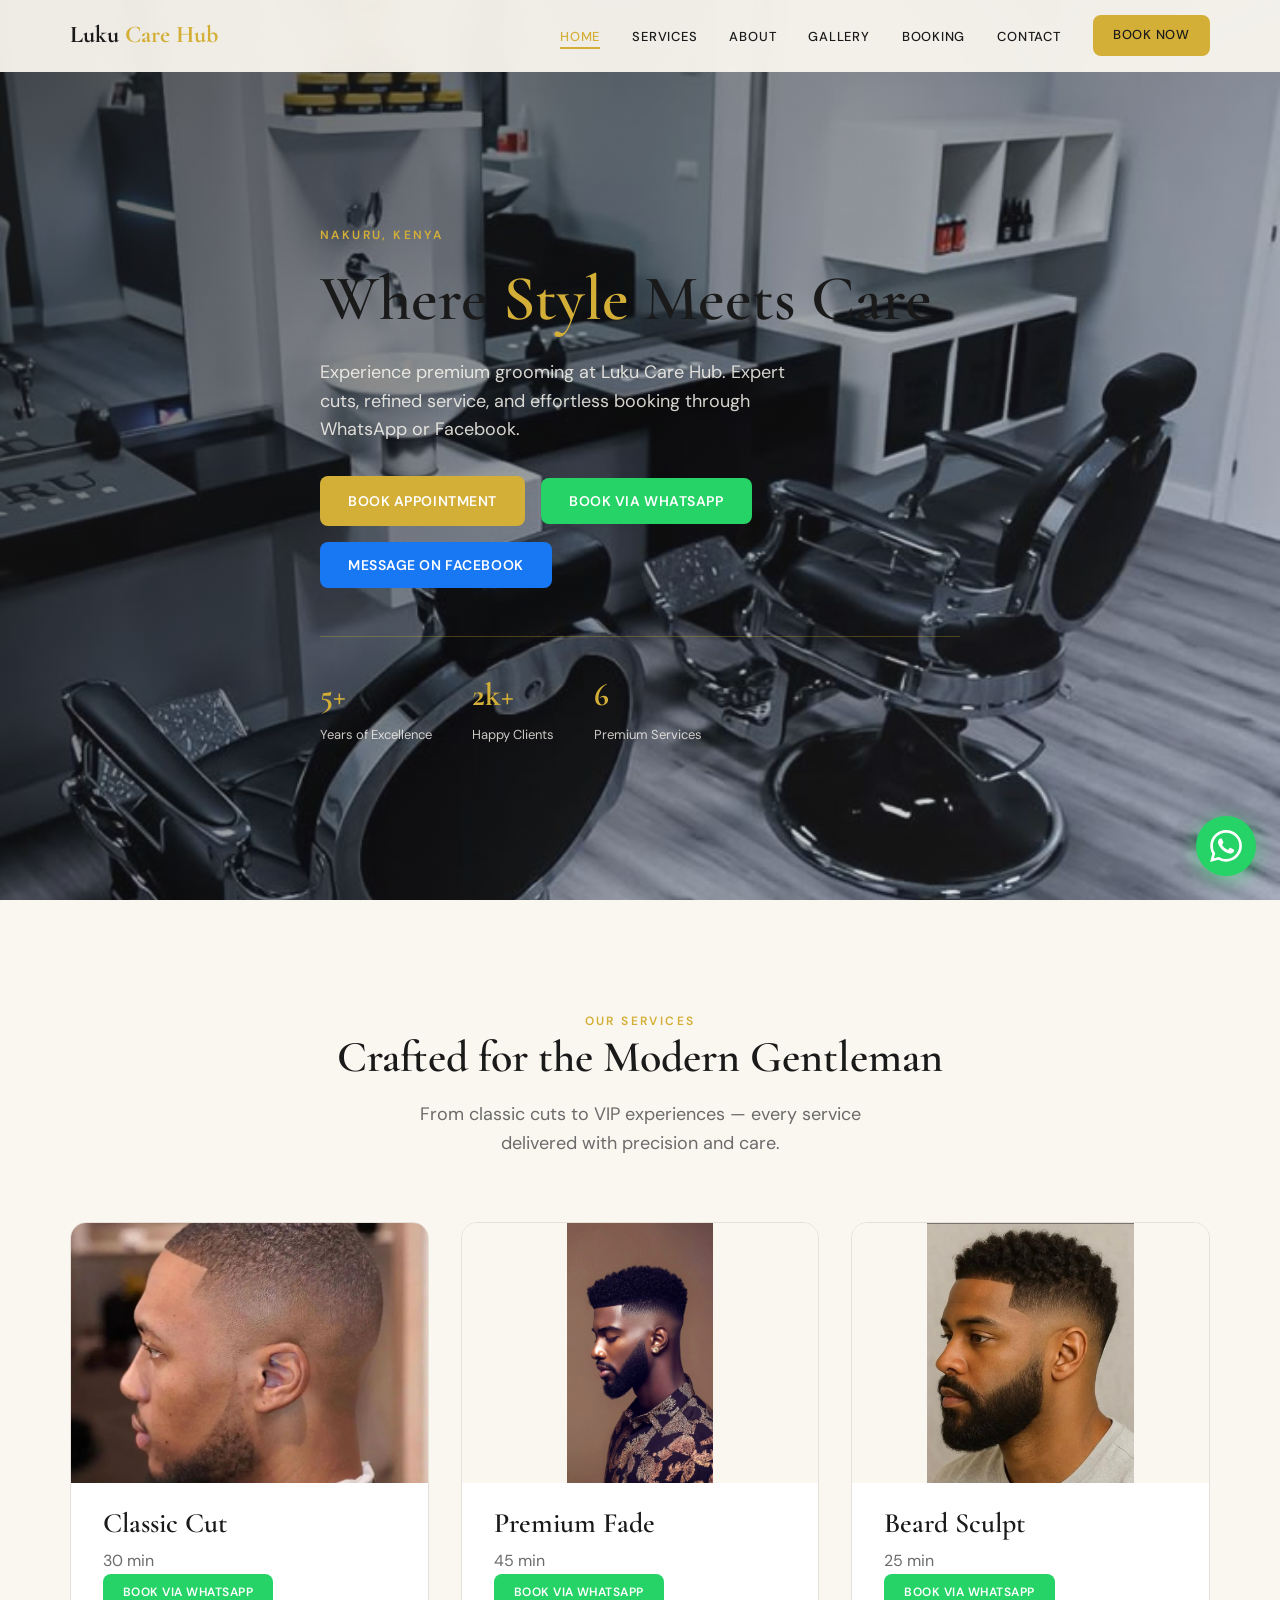
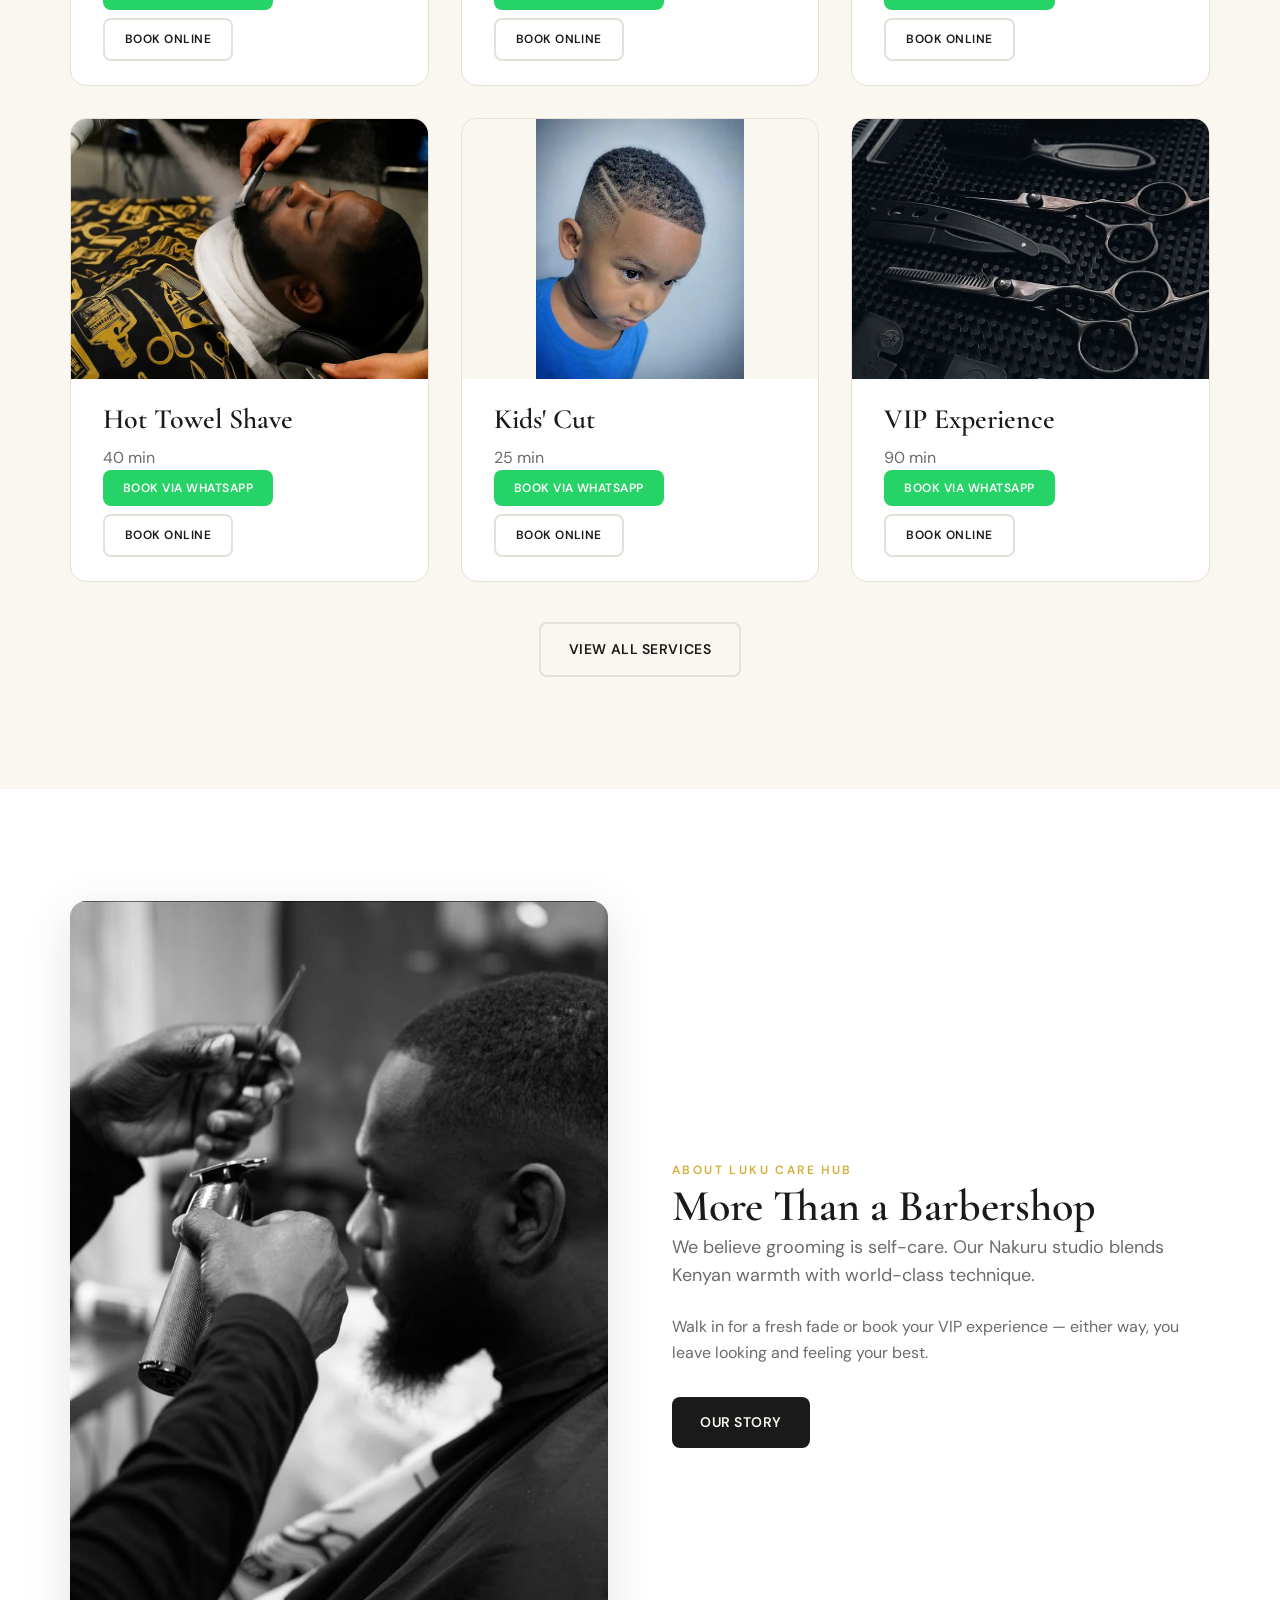
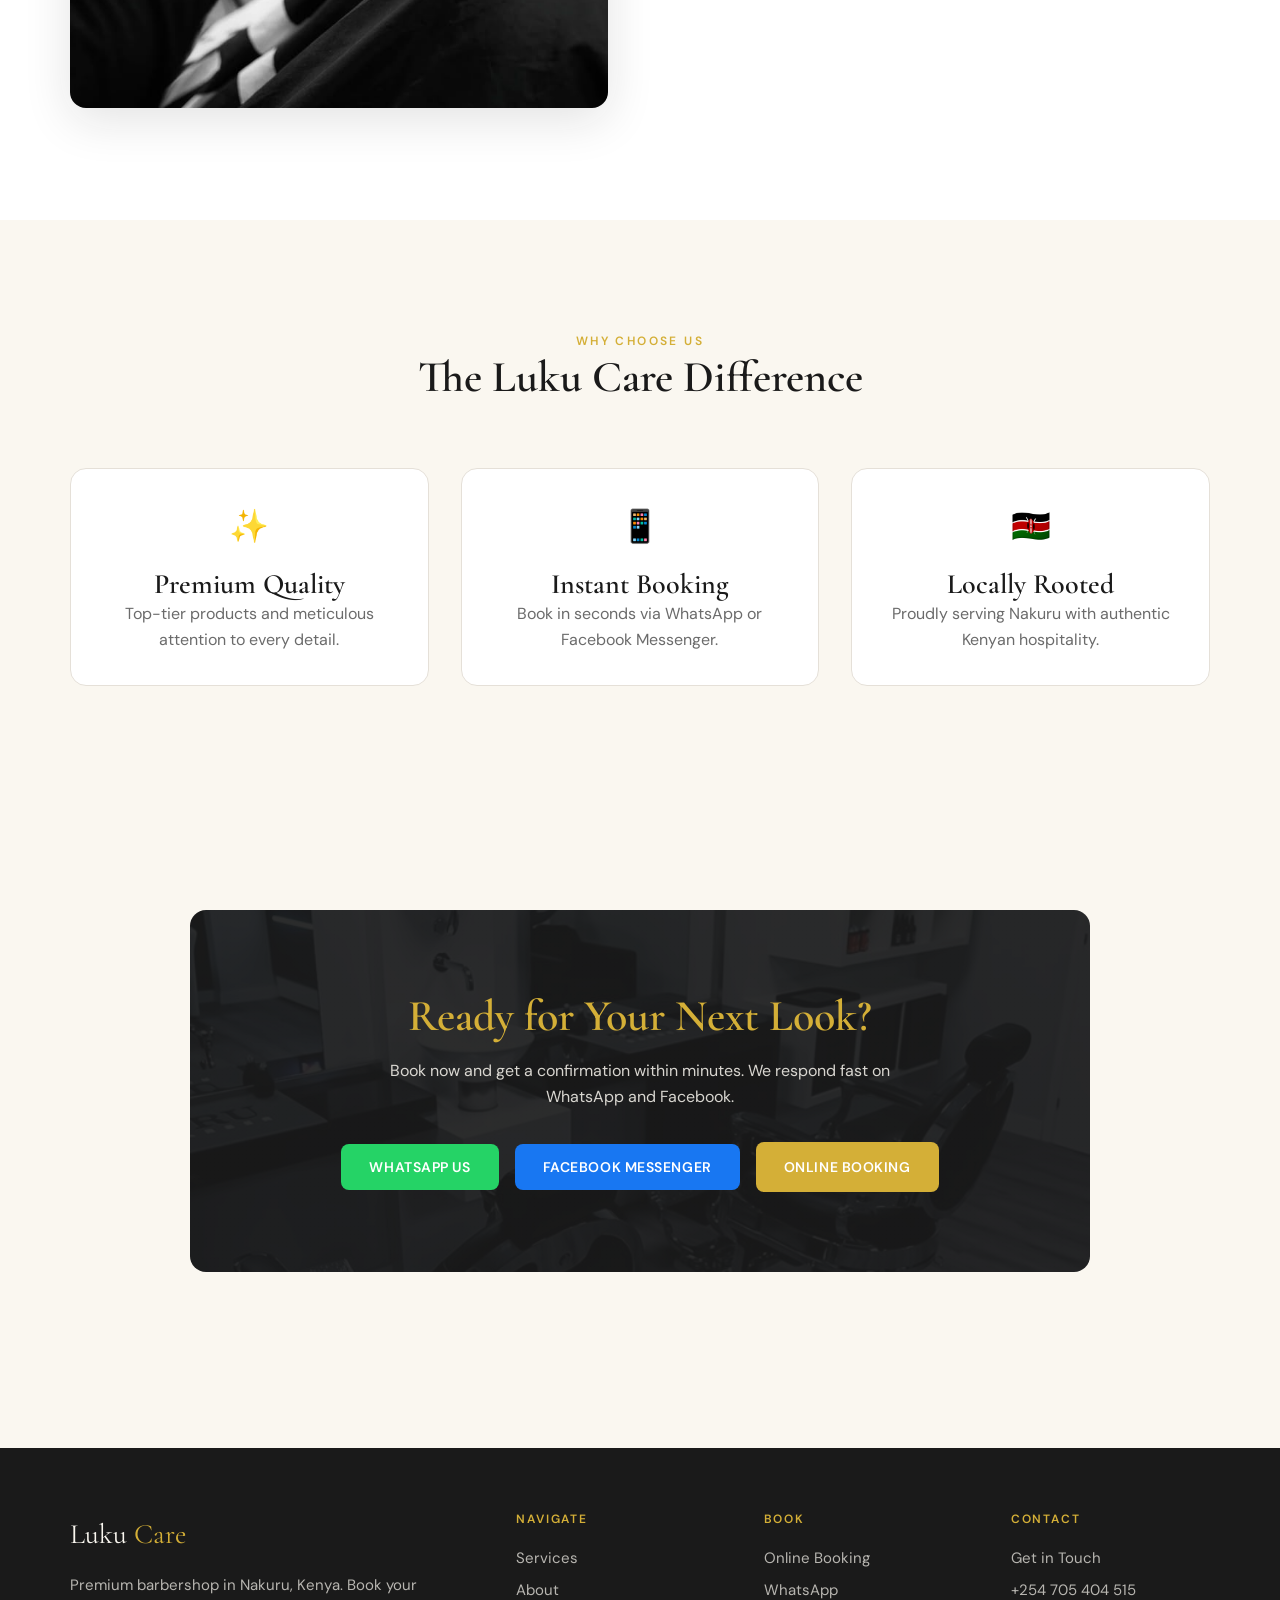
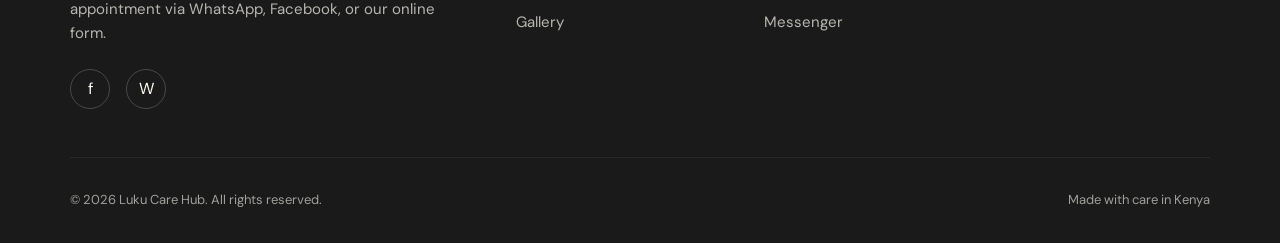
==== index.html @ 163830f9 "Update WhatsApp contact number from +254 707 305 153 to +254 705 404 515" ====
<!DOCTYPE html>
<html lang="en">
<head>
  <meta charset="UTF-8">
  <meta name="viewport" content="width=device-width, initial-scale=1.0">
  <meta name="description" content="Luku Care Hub — Premium grooming in Nakuru, Kenya. Book via WhatsApp or Facebook.">
  <title>Luku Care Hub | Premium Grooming in Kenya</title>
  <link rel="preconnect" href="https://fonts.googleapis.com">
  <link rel="preconnect" href="https://fonts.gstatic.com" crossorigin>
  <link href="https://fonts.googleapis.com/css2?family=Cormorant+Garamond:wght@500;600;700&family=DM+Sans:wght@400;500;600;700&display=swap" rel="stylesheet">
  <link rel="stylesheet" href="css/styles.css">
</head>
<body>
  <nav class="nav" aria-label="Main navigation">
    <div class="nav-inner">
      <a href="index.html" class="nav-logo">Luku <span>Care Hub</span></a>
      <button class="nav-toggle" aria-label="Toggle menu" type="button">
        <span></span><span></span><span></span>
      </button>
      <ul class="nav-links">
        <li><a href="index.html" class="active">Home</a></li>
        <li><a href="services.html">Services</a></li>
        <li><a href="about.html">About</a></li>
        <li><a href="gallery.html">Gallery</a></li>
        <li><a href="booking.html">Booking</a></li>
        <li><a href="contact.html">Contact</a></li>
        <li><a href="booking.html" class="btn btn-primary btn-sm nav-cta-desktop">Book Now</a></li>
      </ul>
      <a href="booking.html" class="btn btn-primary btn-sm nav-cta">Book</a>
    </div>
  </nav>

  <main>
    <section class="hero">
      <div class="hero-bg" role="img" aria-label="Barbershop interior"></div>
      <div class="container hero-content">
        <p class="eyebrow">Nakuru, Kenya</p>
        <h1>Where <span>Style</span> Meets Care</h1>
        <p class="lead">Experience premium grooming at Luku Care Hub. Expert cuts, refined service, and effortless booking through WhatsApp or Facebook.</p>
        <div class="btn-group">
          <a href="booking.html" class="btn btn-primary">Book Appointment</a>
          <button type="button" class="btn btn-whatsapp" data-whatsapp>Book via WhatsApp</button>
          <button type="button" class="btn btn-facebook" data-facebook-messenger>Message on Facebook</button>
        </div>
        <div class="hero-stats">
          <div class="hero-stat">
            <strong>5+</strong>
            <span>Years of Excellence</span>
          </div>
          <div class="hero-stat">
            <strong>2k+</strong>
            <span>Happy Clients</span>
          </div>
          <div class="hero-stat">
            <strong>6</strong>
            <span>Premium Services</span>
          </div>
        </div>
      </div>
    </section>

    <section class="section" id="services-preview">
      <div class="container">
        <header class="section-header">
          <p class="eyebrow">Our Services</p>
          <h2>Crafted for the Modern Gentleman</h2>
          <p class="lead">From classic cuts to VIP experiences — every service delivered with precision and care.</p>
        </header>
        <div class="card-grid" data-services-list data-template="card"></div>
        <div style="text-align: center; margin-top: 2.5rem;">
          <a href="services.html" class="btn btn-outline">View All Services</a>
        </div>
      </div>
    </section>

    <section class="section" style="background: var(--white);">
      <div class="container about-grid">
        <div class="about-image">
          <img src="images/services/barber doing work.jpg" alt="Barber at work at Luku Care Hub" width="800" height="600" loading="lazy">
        </div>
        <div>
          <p class="eyebrow">About Luku Care Hub</p>
          <h2>More Than a Barbershop</h2>
          <p class="lead" style="margin-bottom: 1.5rem;">We believe grooming is self-care. Our Nakuru studio blends Kenyan warmth with world-class technique.</p>
          <p class="text-muted" style="margin-bottom: 2rem;">Walk in for a fresh fade or book your VIP experience — either way, you leave looking and feeling your best.</p>
          <a href="about.html" class="btn btn-dark">Our Story</a>
        </div>
      </div>
    </section>

    <section class="section">
      <div class="container">
        <header class="section-header">
          <p class="eyebrow">Why Choose Us</p>
          <h2>The Luku Care Difference</h2>
        </header>
        <div class="values-grid">
          <div class="value-item">
            <div class="icon">✨</div>
            <h3>Premium Quality</h3>
            <p class="text-muted">Top-tier products and meticulous attention to every detail.</p>
          </div>
          <div class="value-item">
            <div class="icon">📱</div>
            <h3>Instant Booking</h3>
            <p class="text-muted">Book in seconds via WhatsApp or Facebook Messenger.</p>
          </div>
          <div class="value-item">
            <div class="icon">🇰🇪</div>
            <h3>Locally Rooted</h3>
            <p class="text-muted">Proudly serving Nakuru with authentic Kenyan hospitality.</p>
          </div>
        </div>
      </div>
    </section>

    <section class="section">
      <div class="container">
        <div class="cta-banner">
          <h2>Ready for Your Next Look?</h2>
          <p>Book now and get a confirmation within minutes. We respond fast on WhatsApp and Facebook.</p>
          <div class="btn-group" style="justify-content: center;">
            <button type="button" class="btn btn-whatsapp" data-whatsapp>WhatsApp Us</button>
            <button type="button" class="btn btn-facebook" data-facebook-messenger>Facebook Messenger</button>
            <a href="booking.html" class="btn btn-primary">Online Booking</a>
          </div>
        </div>
      </div>
    </section>
  </main>

  <footer class="footer">
    <div class="container">
      <div class="footer-grid">
        <div>
          <div class="footer-brand">Luku <span>Care</span></div>
          <p>Premium barbershop in Nakuru, Kenya. Book your appointment via WhatsApp, Facebook, or our online form.</p>
          <div class="social-links" style="margin-top: 1.5rem;">
            <a href="#" data-facebook-page aria-label="Facebook">f</a>
            <a href="#" data-whatsapp aria-label="WhatsApp">W</a>
          </div>
        </div>
        <div>
          <h4>Navigate</h4>
          <div class="footer-links">
            <a href="services.html">Services</a>
            <a href="about.html">About</a>
            <a href="gallery.html">Gallery</a>
          </div>
        </div>
        <div>
          <h4>Book</h4>
          <div class="footer-links">
            <a href="booking.html">Online Booking</a>
            <a href="#" data-whatsapp>WhatsApp</a>
            <a href="#" data-facebook-messenger>Messenger</a>
          </div>
        </div>
        <div>
          <h4>Contact</h4>
          <div class="footer-links">
            <a href="contact.html">Get in Touch</a>
            <a href="tel:+254705404515">+254 705 404 515</a>
          </div>
        </div>
      </div>
      <div class="footer-bottom">
        <span>&copy; <span data-year></span> Luku Care Hub. All rights reserved.</span>
        <span>Made with care in Kenya</span>
      </div>
    </div>
  </footer>

  <a href="#" id="whatsapp-float" class="whatsapp-float" aria-label="Chat on WhatsApp" data-whatsapp>
    <svg viewBox="0 0 24 24" fill="currentColor" aria-hidden="true"><path d="M17.472 14.382c-.297-.149-1.758-.867-2.03-.967-.273-.099-.471-.148-.67.15-.197.297-.767.966-.94 1.164-.173.199-.347.223-.644.075-.297-.15-1.255-.463-2.39-1.475-.883-.788-1.48-1.761-1.653-2.059-.173-.297-.018-.458.13-.606.134-.133.298-.347.446-.52.149-.174.198-.298.298-.497.099-.198.05-.371-.025-.52-.075-.149-.669-1.612-.916-2.207-.242-.579-.487-.5-.669-.51-.173-.008-.371-.01-.57-.01-.198 0-.52.074-.792.372-.272.297-1.04 1.016-1.04 2.479 0 1.462 1.065 2.875 1.213 3.074.149.198 2.096 3.2 5.077 4.487.709.306 1.262.489 1.694.625.712.227 1.36.195 1.871.118.571-.085 1.758-.719 2.006-1.413.248-.694.248-1.289.173-1.413-.074-.124-.272-.198-.57-.347m-5.421 7.403h-.004a9.87 9.87 0 01-5.031-1.378l-.361-.214-3.741.982.998-3.648-.235-.374a9.86 9.86 0 01-1.51-5.26c.001-5.45 4.436-9.884 9.888-9.884 2.64 0 5.122 1.03 6.988 2.898a9.825 9.825 0 012.893 6.994c-.003 5.45-4.435 9.884-9.885 9.884m8.413-18.297A11.815 11.815 0 0012.05 0C5.495 0 .16 5.335.157 11.892c0 2.096.547 4.142 1.588 5.945L.057 24l6.305-1.654a11.882 11.882 0 005.683 1.448h.005c6.554 0 11.89-5.335 11.893-11.893a11.821 11.821 0 00-3.48-8.413z"/></svg>
  </a>

  <div id="fb-root"></div>
  <script src="js/config.js"></script>
  <script src="js/main.js"></script>
</body>
</html>
---- css/styles.css ----
/* Luku Care Hub — Design System (cream & gold) */
:root {
  /* Core palette */
  --cream: #FAF7F0;
  --gold: #D4AF37;
  --gold-dark: #C9A227;
  --gold-light: #E0C878;
  --black: #1A1A1A;
  --black-soft: #333333;
  --gray: #6B6B6B;
  --gray-light: #E5E0D8;
  --white: #FFFFFF;
  /* Semantic aliases */
  --text-primary: #1A1A1A;
  --text-secondary: #6B6B6B;
  --surface: #FFFFFF;
  --border: #E5E0D8;
  --shadow: 0 4px 24px rgba(26, 26, 26, 0.08);
  --shadow-lg: 0 12px 48px rgba(26, 26, 26, 0.12);
  --radius: 8px;
  --radius-lg: 16px;
  --nav-height: 72px;
  --font-display: 'Cormorant Garamond', Georgia, serif;
  --font-body: 'DM Sans', system-ui, sans-serif;
  --transition: 0.25s cubic-bezier(0.4, 0, 0.2, 1);
  --transition-btn: 0.3s ease;
}

*,
*::before,
*::after {
  box-sizing: border-box;
  margin: 0;
  padding: 0;
}

html {
  scroll-behavior: smooth;
  -webkit-text-size-adjust: 100%;
}

body {
  font-family: var(--font-body);
  font-size: 1rem;
  line-height: 1.6;
  color: var(--text-primary);
  background: var(--cream);
  overflow-x: hidden;
}

img {
  max-width: 100%;
  height: auto;
  display: block;
}

a {
  color: inherit;
  text-decoration: none;
}

ul {
  list-style: none;
}

/* Typography */
h1, h2, h3, h4 {
  font-family: var(--font-display);
  font-weight: 600;
  line-height: 1.2;
  color: var(--text-primary);
}

h1 { font-size: clamp(2.5rem, 6vw, 4rem); }
h2 { font-size: clamp(2rem, 4vw, 2.75rem); }
h3 { font-size: clamp(1.35rem, 2.5vw, 1.75rem); }

.text-gold { color: var(--gold); }
.text-muted { color: var(--text-secondary); }

.eyebrow {
  font-family: var(--font-body);
  font-size: 0.75rem;
  font-weight: 600;
  letter-spacing: 0.2em;
  text-transform: uppercase;
  color: var(--gold);
}

.lead {
  font-size: 1.125rem;
  color: var(--text-secondary);
  max-width: 42ch;
}

/* Layout */
.container {
  width: min(1140px, 92vw);
  margin-inline: auto;
}

.section {
  padding: clamp(4rem, 10vw, 7rem) 0;
}

.section-header {
  text-align: center;
  margin-bottom: clamp(2.5rem, 5vw, 4rem);
}

.section-header .lead {
  margin: 1rem auto 0;
}

/* Buttons */
.btn {
  display: inline-flex;
  align-items: center;
  justify-content: center;
  gap: 0.5rem;
  padding: 0.875rem 1.75rem;
  font-family: var(--font-body);
  font-size: 0.875rem;
  font-weight: 600;
  letter-spacing: 0.04em;
  text-transform: uppercase;
  border: none;
  border-radius: var(--radius);
  cursor: pointer;
  transition: var(--transition-btn);
  white-space: nowrap;
}

.btn-primary {
  background: var(--gold);
  color: var(--white);
}

.btn-primary:hover {
  background: var(--gold-dark);
  color: var(--white);
  transform: translateY(-2px);
  box-shadow: var(--shadow);
}

.btn-outline {
  background: transparent;
  color: var(--text-primary);
  border: 2px solid var(--border);
}

.btn-outline:hover {
  background: var(--gold);
  border-color: var(--gold);
  color: var(--white);
}

.btn-dark {
  background: var(--text-primary);
  color: var(--cream);
}

.btn-dark:hover {
  background: var(--black-soft);
  color: var(--cream);
  transform: translateY(-2px);
}

.btn-whatsapp {
  background: #25d366;
  color: var(--white);
}

.btn-whatsapp:hover {
  background: #1da851;
  transform: translateY(-2px);
}

.btn-facebook {
  background: #1877f2;
  color: var(--white);
}

.btn-facebook:hover {
  background: #0d65d9;
  transform: translateY(-2px);
}

.btn-sm {
  padding: 0.625rem 1.25rem;
  font-size: 0.75rem;
}

.btn-group {
  display: flex;
  flex-wrap: wrap;
  gap: 1rem;
  align-items: center;
}

/* Navigation */
.nav {
  position: fixed;
  top: 0;
  left: 0;
  right: 0;
  z-index: 1000;
  height: var(--nav-height);
  background: rgba(250, 247, 240, 0.94);
  backdrop-filter: blur(12px);
  -webkit-backdrop-filter: blur(12px);
  border-bottom: 1px solid transparent;
  transition: var(--transition);
}

.nav.scrolled {
  border-bottom-color: var(--border);
  box-shadow: var(--shadow);
}

.nav-inner {
  display: flex;
  align-items: center;
  justify-content: space-between;
  height: 100%;
  width: min(1140px, 92vw);
  margin-inline: auto;
}

.nav-logo {
  font-family: var(--font-display);
  font-size: 1.5rem;
  font-weight: 700;
  color: var(--text-primary);
}

.nav-logo span {
  color: var(--gold);
}

.nav-links {
  display: flex;
  align-items: center;
  gap: 2rem;
}

.nav-links a {
  font-size: 0.8125rem;
  font-weight: 500;
  letter-spacing: 0.06em;
  text-transform: uppercase;
  color: var(--text-primary);
  position: relative;
  transition: color var(--transition-btn);
}

.nav-links a:hover {
  color: var(--gold-dark);
}

.nav-links a::after {
  content: '';
  position: absolute;
  bottom: -4px;
  left: 0;
  width: 0;
  height: 2px;
  background: var(--gold);
  transition: var(--transition);
}

.nav-links a:hover::after,
.nav-links a.active::after {
  width: 100%;
}

.nav-links a.active {
  color: var(--gold);
}

.nav-cta {
  display: none;
}

.nav-toggle {
  display: none;
  flex-direction: column;
  gap: 5px;
  background: none;
  border: none;
  cursor: pointer;
  padding: 4px;
}

.nav-toggle span {
  display: block;
  width: 24px;
  height: 2px;
  background: var(--text-primary);
  transition: var(--transition);
}

.nav-toggle.open span:nth-child(1) {
  transform: rotate(45deg) translate(5px, 5px);
}

.nav-toggle.open span:nth-child(2) {
  opacity: 0;
}

.nav-toggle.open span:nth-child(3) {
  transform: rotate(-45deg) translate(5px, -5px);
}

/* Hero */
.hero {
  min-height: 100vh;
  display: flex;
  align-items: center;
  padding-top: var(--nav-height);
  position: relative;
  overflow: hidden;
}

.hero-bg {
  position: absolute;
  inset: 0;
  background:
    linear-gradient(135deg, rgba(26, 26, 26, 0.75) 0%, rgba(26, 26, 26, 0.4) 50%, rgba(250, 247, 240, 0.1) 100%),
    url('../images/img9.jpg') center/cover no-repeat;
  z-index: -1;
}

.hero-content {
  color: var(--cream);
  max-width: 640px;
}

.hero .eyebrow {
  margin-bottom: 1rem;
}

.hero h1 {
  margin-bottom: 1.25rem;
}

.hero h1 span {
  color: var(--gold);
}

.hero .lead {
  color: rgba(250, 247, 240, 0.85);
  margin-bottom: 2rem;
}

.hero-stats {
  display: flex;
  gap: 2.5rem;
  margin-top: 3rem;
  padding-top: 2rem;
  border-top: 1px solid rgba(212, 175, 55, 0.3);
}

.hero-stat strong {
  display: block;
  font-family: var(--font-display);
  font-size: 2rem;
  color: var(--gold);
}

.hero-stat span {
  font-size: 0.8125rem;
  opacity: 0.8;
}

/* Cards */
.card-grid {
  display: grid;
  grid-template-columns: repeat(auto-fill, minmax(280px, 1fr));
  gap: 2rem;
}

.card {
  background: var(--surface);
  border-radius: var(--radius-lg);
  overflow: hidden;
  box-shadow: var(--shadow);
  border: 1px solid var(--border);
  transition: var(--transition);
  display: flex;
  flex-direction: column;
}

.card:hover {
  transform: translateY(-4px);
  box-shadow: var(--shadow-lg);
  border-color: rgba(212, 175, 55, 0.35);
}

.card-image {
  aspect-ratio: 4/3;
  background: var(--border);
  overflow: hidden;
  flex-shrink: 0;
}

.card-image img {
  width: 100%;
  height: 100%;
  object-fit: cover;
  transition: transform 0.5s ease;
  display: block;
}

.card:hover .card-image img {
  transform: scale(1.05);
}

.card-body {
  padding: 1.5rem;
  flex: 1;
  display: flex;
  flex-direction: column;
}

.card-body h3 {
  margin-bottom: 0.5rem;
}

.card-meta {
  display: flex;
  justify-content: space-between;
  align-items: center;
  margin: 1rem 0;
  font-size: 0.875rem;
}

.card-price {
  font-weight: 700;
  color: var(--gold);
}

.card-actions {
  display: flex;
  gap: 0.5rem;
  flex-wrap: wrap;
  margin-top: auto;
}

/* Service cards */
.card-grid .service-card {
  padding: 0;
  background: var(--surface);
  border-radius: var(--radius-lg);
  border: 1px solid var(--border);
  transition: var(--transition);
  display: flex;
  flex-direction: column;
  overflow: hidden;
}

.service-card {
  padding: 0;
  background: var(--surface);
  border-radius: var(--radius-lg);
  border: 1px solid var(--border);
  transition: var(--transition);
  display: flex;
  flex-direction: column;
  overflow: hidden;
}

.service-card:hover {
  border-color: var(--gold);
  box-shadow: var(--shadow);
}

.service-icon {
  width: 48px;
  height: 48px;
  display: flex;
  align-items: center;
  justify-content: center;
  background: var(--cream);
  border-radius: var(--radius);
  margin-bottom: 1rem;
  font-size: 1.5rem;
}

.service-image {
  width: 100%;
  height: 260px;
  overflow: hidden;
  margin-bottom: 0;
  background: var(--cream);
  flex-shrink: 0;
  display: flex;
  align-items: center;
  justify-content: center;
}

.service-image img {
  width: 100%;
  height: 260px;
  object-fit: cover;
  object-position: center;
  display: block;
  border-radius: 0;
  transition: transform 0.5s ease;
}

/* Show full image for portrait/tall service photos */
.service-card[data-service-id="fade"] .service-image img,
.service-card[data-service-id="beard"] .service-image img,
.service-card[data-service-id="kids"] .service-image img {
  width: 100%;
  height: 100%;
  max-height: 260px;
  object-fit: contain;
  object-position: center;
}

.service-card[data-service-id="fade"] .service-image,
.service-card[data-service-id="beard"] .service-image,
.service-card[data-service-id="kids"] .service-image {
  background: var(--cream);
}

.service-card:hover .service-image img {
  transform: scale(1.05);
}

.service-card[data-service-id="fade"]:hover .service-image img,
.service-card[data-service-id="beard"]:hover .service-image img,
.service-card[data-service-id="kids"]:hover .service-image img {
  transform: scale(1.02);
}

.service-card > h3,
.service-card > p,
.service-card > .card-actions {
  padding: 0 2rem;
}

.service-card > h3 {
  padding-top: 1.5rem;
  margin-bottom: 0.5rem;
}

.service-card > .card-actions {
  padding-bottom: 1.5rem;
  margin-top: auto;
}

/* Barber profile (About page) */
.barber-profile .about-image {
  aspect-ratio: 3/4;
  max-width: 440px;
}

.team-role {
  color: var(--gold);
  font-size: 0.8125rem;
  font-weight: 600;
  text-transform: uppercase;
  letter-spacing: 0.1em;
}

/* Gallery */
.gallery-grid {
  display: grid;
  grid-template-columns: repeat(auto-fill, minmax(260px, 1fr));
  gap: 1rem;
}

.gallery-item {
  position: relative;
  aspect-ratio: 1;
  border-radius: var(--radius);
  overflow: hidden;
  cursor: pointer;
  border: 1px solid var(--border);
  transition: border-color var(--transition-btn);
}

.gallery-item:hover {
  border-color: var(--gold);
}

.gallery-item img {
  width: 100%;
  height: 100%;
  object-fit: cover;
  transition: transform 0.5s ease;
}

.gallery-item:hover img {
  transform: scale(1.08);
}

.gallery-item::after {
  content: '';
  position: absolute;
  inset: 0;
  background: linear-gradient(transparent 50%, rgba(26, 26, 26, 0.5));
  opacity: 0;
  transition: var(--transition);
}

.gallery-item:hover::after {
  opacity: 1;
}

/* About */
.about-grid {
  display: grid;
  grid-template-columns: 1fr 1fr;
  gap: 4rem;
  align-items: center;
}

.about-image {
  border-radius: var(--radius-lg);
  overflow: hidden;
  box-shadow: var(--shadow-lg);
}

.values-grid {
  display: grid;
  grid-template-columns: repeat(3, 1fr);
  gap: 2rem;
  margin-top: 3rem;
}

.value-item {
  text-align: center;
  padding: 2rem 1.5rem;
  background: var(--surface);
  border-radius: var(--radius-lg);
  border: 1px solid var(--border);
}

.value-item .icon {
  font-size: 2rem;
  margin-bottom: 1rem;
}

/* Booking form */
.booking-layout {
  display: grid;
  grid-template-columns: 1fr 380px;
  gap: 3rem;
  align-items: start;
}

.form-card {
  background: var(--surface);
  padding: 2.5rem;
  border-radius: var(--radius-lg);
  box-shadow: var(--shadow);
  border: 1px solid var(--border);
}

.form-group {
  margin-bottom: 1.25rem;
}

.form-group label {
  display: block;
  font-size: 0.8125rem;
  font-weight: 600;
  letter-spacing: 0.04em;
  text-transform: uppercase;
  margin-bottom: 0.5rem;
  color: var(--text-secondary);
}

.form-group input,
.form-group select,
.form-group textarea {
  width: 100%;
  padding: 0.875rem 1rem;
  font-family: var(--font-body);
  font-size: 1rem;
  color: var(--text-primary);
  border: 1px solid var(--border);
  border-radius: var(--radius);
  background: var(--cream);
  transition: var(--transition-btn);
}

.form-group input:focus,
.form-group select:focus,
.form-group textarea:focus {
  outline: none;
  border-color: var(--gold);
  box-shadow: 0 0 0 3px rgba(212, 175, 55, 0.25);
}

.form-row {
  display: grid;
  grid-template-columns: 1fr 1fr;
  gap: 1rem;
}

.alt-booking {
  background: var(--text-primary);
  color: var(--cream);
  padding: 2rem;
  border-radius: var(--radius-lg);
}

.alt-booking h3 {
  color: var(--gold);
  margin-bottom: 1rem;
}

.alt-booking p {
  font-size: 0.9375rem;
  opacity: 0.85;
  margin-bottom: 1.5rem;
}

.alt-booking .btn {
  width: 100%;
  margin-bottom: 0.75rem;
}

.automation-note {
  margin-top: 1.5rem;
  padding: 1rem;
  background: rgba(212, 175, 55, 0.12);
  border-radius: var(--radius);
  font-size: 0.8125rem;
  color: var(--text-secondary);
  border-left: 3px solid var(--gold);
}

/* Contact */
.contact-grid {
  display: grid;
  grid-template-columns: 1fr 1fr;
  gap: 3rem;
}

.contact-info-item {
  display: flex;
  gap: 1rem;
  margin-bottom: 1.5rem;
}

.contact-info-item a {
  color: var(--gold);
  transition: color var(--transition-btn);
}

.contact-info-item a:hover {
  color: var(--gold-dark);
}

.contact-info-item .icon {
  width: 48px;
  height: 48px;
  display: flex;
  align-items: center;
  justify-content: center;
  background: var(--gold);
  color: var(--white);
  border-radius: var(--radius);
  flex-shrink: 0;
  font-size: 1.25rem;
}

.map-embed {
  position: relative;
  aspect-ratio: 16/10;
  border-radius: var(--radius-lg);
  overflow: hidden;
  box-shadow: var(--shadow);
  background: var(--border);
}

.map-embed iframe {
  width: 100%;
  height: 100%;
  display: block;
  border: 0;
}

.map-embed-link {
  display: block;
  padding: 0.75rem 1rem;
  font-size: 0.8125rem;
  font-weight: 600;
  text-align: center;
  text-transform: uppercase;
  letter-spacing: 0.06em;
  color: var(--text-primary);
  background: var(--cream);
  border-top: 1px solid var(--border);
  transition: var(--transition-btn);
}

.map-embed-link:hover {
  color: var(--gold-dark);
  background: var(--surface);
}

/* CTA Banner */
.cta-banner {
  background:
    linear-gradient(rgba(26, 26, 26, 0.92), rgba(26, 26, 26, 0.92)),
    url('../images/img9.jpg') center/cover no-repeat;
  color: var(--cream);
  padding: clamp(3rem, 8vw, 5rem);
  border-radius: var(--radius-lg);
  text-align: center;
  margin: 0 auto;
  max-width: 900px;
}

.cta-banner h2 {
  color: var(--gold);
  margin-bottom: 1rem;
}

.cta-banner p {
  opacity: 0.85;
  margin-bottom: 2rem;
  max-width: 50ch;
  margin-inline: auto;
}

/* Footer */
.footer {
  background: var(--text-primary);
  color: var(--cream);
  padding: 4rem 0 2rem;
  margin-top: 4rem;
}

.footer-grid {
  display: grid;
  grid-template-columns: 2fr 1fr 1fr 1fr;
  gap: 3rem;
  margin-bottom: 3rem;
}

.footer-brand {
  font-family: var(--font-display);
  font-size: 1.75rem;
  margin-bottom: 1rem;
}

.footer-brand span {
  color: var(--gold);
}

.footer p {
  opacity: 0.7;
  font-size: 0.9375rem;
}

.footer h4 {
  font-family: var(--font-body);
  font-size: 0.75rem;
  font-weight: 600;
  letter-spacing: 0.15em;
  text-transform: uppercase;
  color: var(--gold);
  margin-bottom: 1.25rem;
}

.footer-links a {
  display: block;
  font-size: 0.9375rem;
  opacity: 0.7;
  margin-bottom: 0.5rem;
  transition: var(--transition);
}

.footer-links a:hover {
  opacity: 1;
  color: var(--gold-light);
}

.footer-bottom {
  padding-top: 2rem;
  border-top: 1px solid rgba(255, 255, 255, 0.1);
  display: flex;
  justify-content: space-between;
  align-items: center;
  flex-wrap: wrap;
  gap: 1rem;
  font-size: 0.8125rem;
  opacity: 0.6;
}

.social-links {
  display: flex;
  gap: 1rem;
}

.social-links a {
  width: 40px;
  height: 40px;
  display: flex;
  align-items: center;
  justify-content: center;
  border: 1px solid rgba(255, 255, 255, 0.2);
  border-radius: 50%;
  transition: var(--transition);
}

.social-links a:hover {
  background: var(--gold);
  border-color: var(--gold);
  color: var(--white);
}

/* Floating WhatsApp */
.whatsapp-float {
  position: fixed;
  bottom: 24px;
  right: 24px;
  z-index: 999;
  width: 60px;
  height: 60px;
  background: #25d366;
  color: var(--white);
  border-radius: 50%;
  display: flex;
  align-items: center;
  justify-content: center;
  box-shadow: 0 4px 20px rgba(37, 211, 102, 0.5);
  transition: var(--transition);
  animation: pulse-whatsapp 2s infinite;
}

.whatsapp-float:hover {
  transform: scale(1.1);
  box-shadow: 0 6px 28px rgba(37, 211, 102, 0.6);
}

.whatsapp-float svg {
  width: 32px;
  height: 32px;
}

@keyframes pulse-whatsapp {
  0%, 100% { box-shadow: 0 4px 20px rgba(37, 211, 102, 0.5); }
  50% { box-shadow: 0 4px 32px rgba(37, 211, 102, 0.8); }
}

/* Page header (inner pages) */
.page-hero {
  padding: calc(var(--nav-height) + 4rem) 0 3rem;
  text-align: center;
  background: linear-gradient(180deg, var(--surface) 0%, var(--cream) 100%);
  border-bottom: 1px solid var(--border);
}

.page-hero h1 {
  margin-bottom: 0.75rem;
}

/* Lightbox */
.lightbox {
  position: fixed;
  inset: 0;
  background: rgba(26, 26, 26, 0.95);
  z-index: 2000;
  display: none;
  align-items: center;
  justify-content: center;
  padding: 2rem;
}

.lightbox.active {
  display: flex;
}

.lightbox img {
  max-height: 90vh;
  max-width: 90vw;
  border-radius: var(--radius);
}

.lightbox-close {
  position: absolute;
  top: 1.5rem;
  right: 1.5rem;
  background: none;
  border: none;
  color: var(--cream);
  font-size: 2rem;
  cursor: pointer;
}

/* Toast */
.toast {
  position: fixed;
  bottom: 100px;
  left: 50%;
  transform: translateX(-50%) translateY(100px);
  background: var(--text-primary);
  color: var(--cream);
  padding: 1rem 1.5rem;
  border-radius: var(--radius);
  z-index: 1001;
  opacity: 0;
  transition: var(--transition);
  pointer-events: none;
}

.toast.show {
  transform: translateX(-50%) translateY(0);
  opacity: 1;
}

/* Main offset for fixed nav */
main {
  padding-top: 0;
}

.page-main {
  min-height: 50vh;
}

/* Responsive */
@media (max-width: 992px) {
  .about-grid,
  .booking-layout,
  .contact-grid {
    grid-template-columns: 1fr;
  }

  .values-grid {
    grid-template-columns: 1fr;
  }

  .footer-grid {
    grid-template-columns: 1fr 1fr;
  }
}

@media (max-width: 768px) {
  .nav-links {
    position: fixed;
    top: var(--nav-height);
    left: 0;
    right: 0;
    background: var(--cream);
    flex-direction: column;
    padding: 2rem;
    gap: 1.5rem;
    border-bottom: 1px solid var(--border);
    transform: translateY(-120%);
    opacity: 0;
    visibility: hidden;
    transition: var(--transition);
  }

  .nav-links.open {
    transform: translateY(0);
    opacity: 1;
    visibility: visible;
  }

  .nav-toggle {
    display: flex;
  }

  .nav-cta {
    display: inline-flex;
  }

  .nav-links .nav-cta-desktop {
    display: none;
  }

  .hero-stats {
    flex-direction: column;
    gap: 1.5rem;
  }

  .form-row {
    grid-template-columns: 1fr;
  }

  .footer-grid {
    grid-template-columns: 1fr;
  }

  .whatsapp-float {
    bottom: 16px;
    right: 16px;
    width: 56px;
    height: 56px;
  }
}

@media (prefers-reduced-motion: reduce) {
  html { scroll-behavior: auto; }
  *, *::before, *::after {
    animation-duration: 0.01ms !important;
    transition-duration: 0.01ms !important;
  }
}
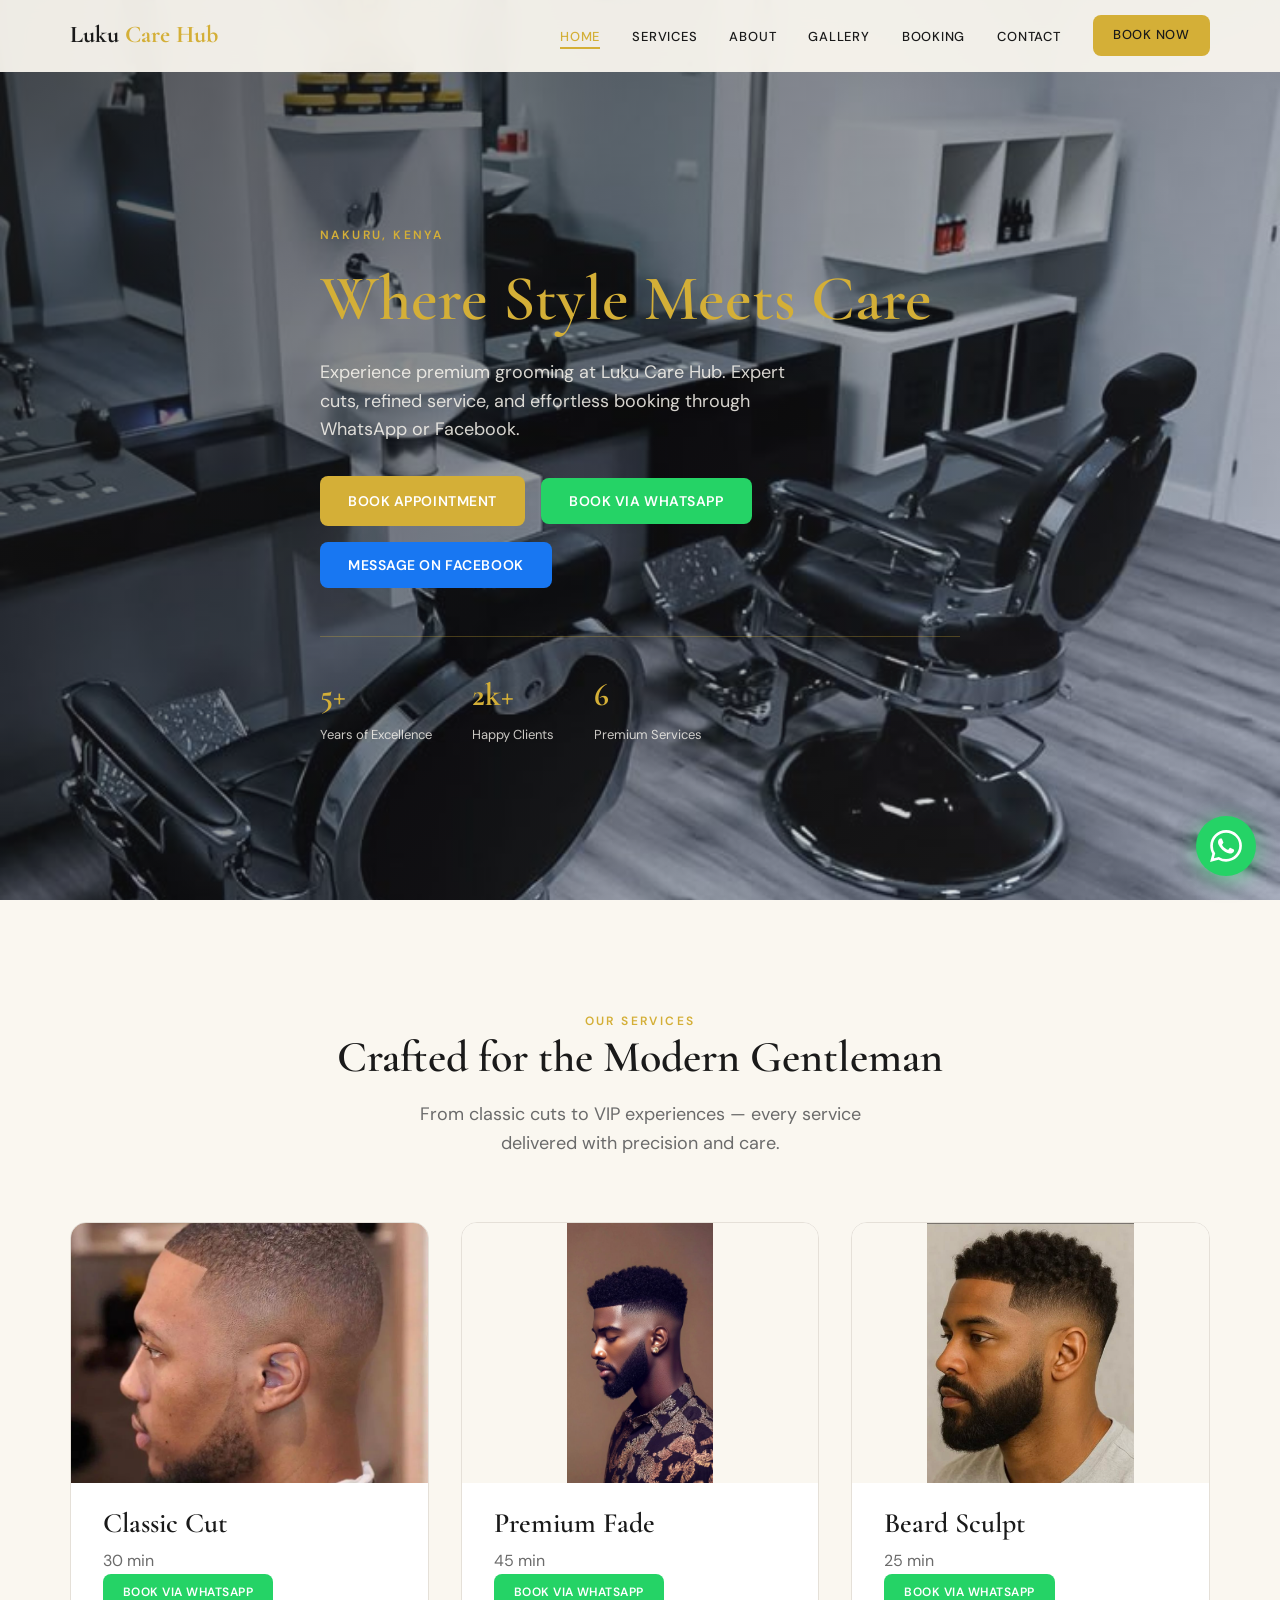
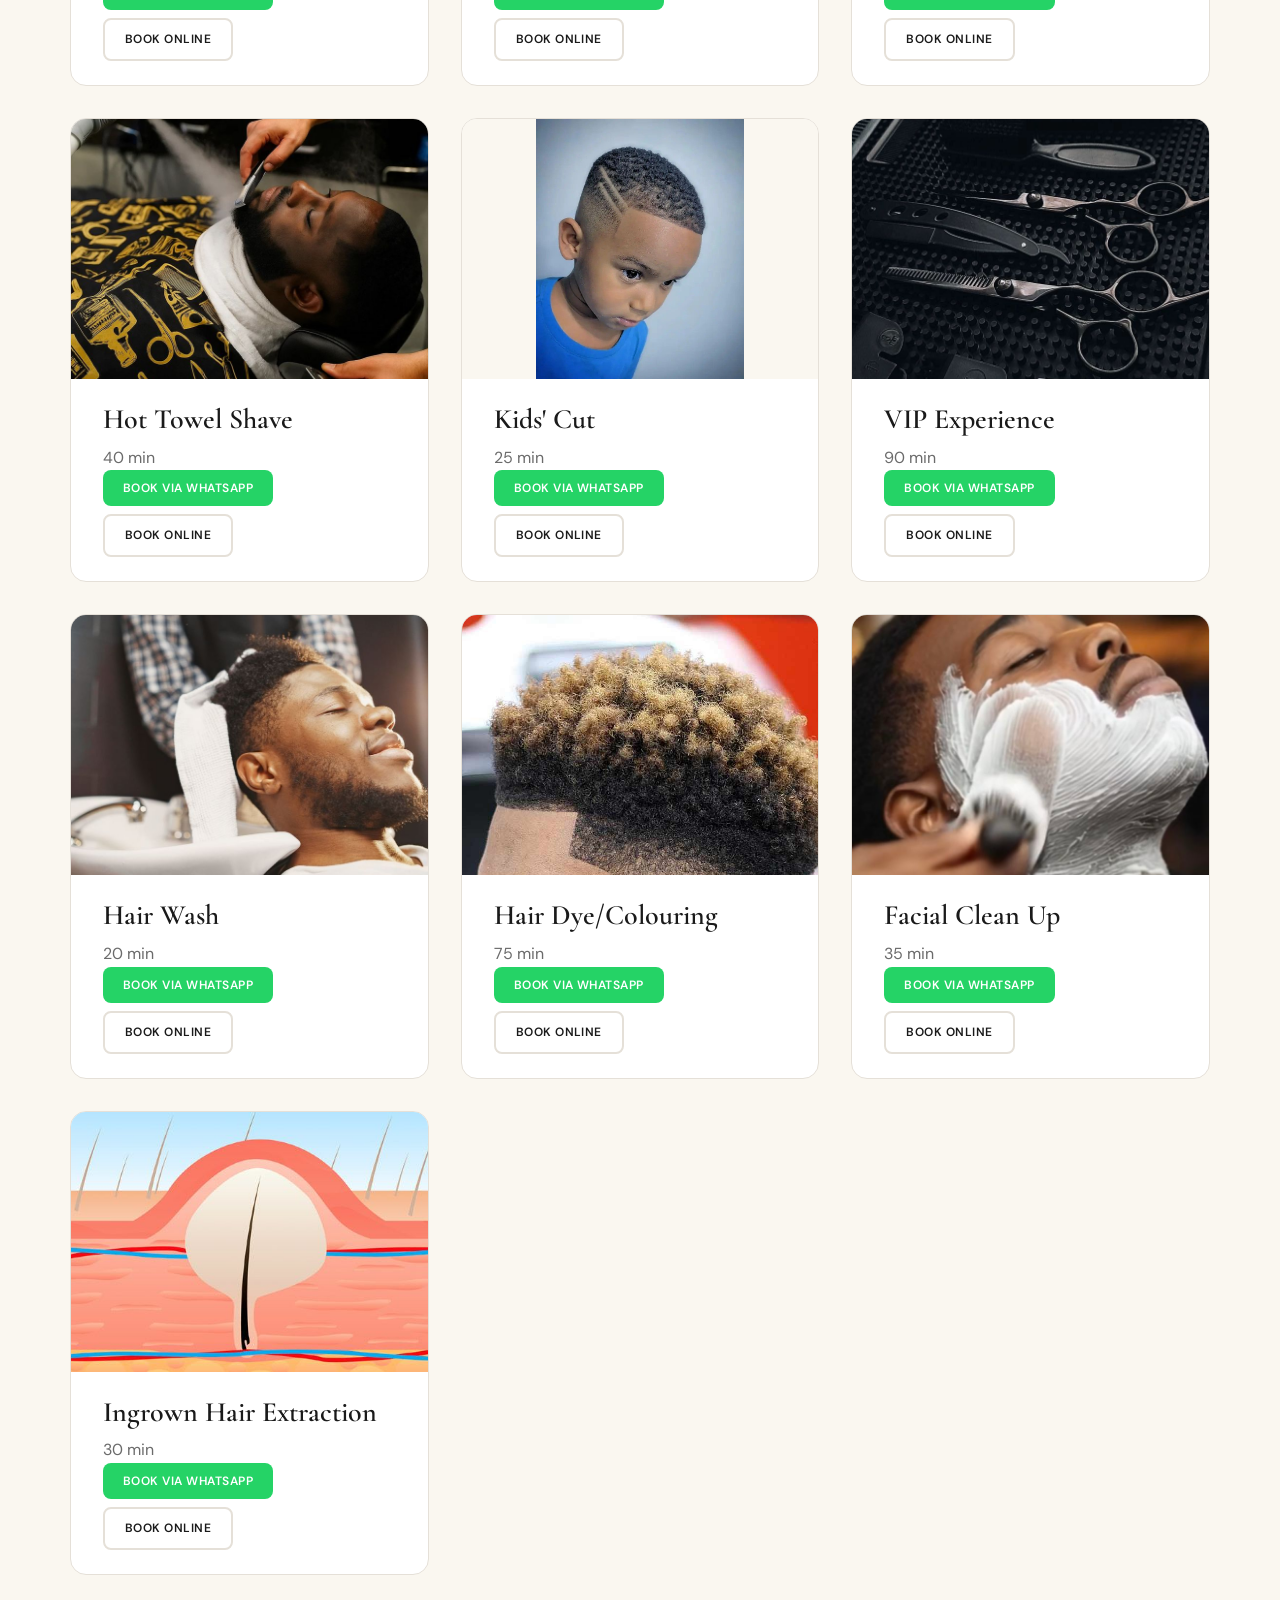
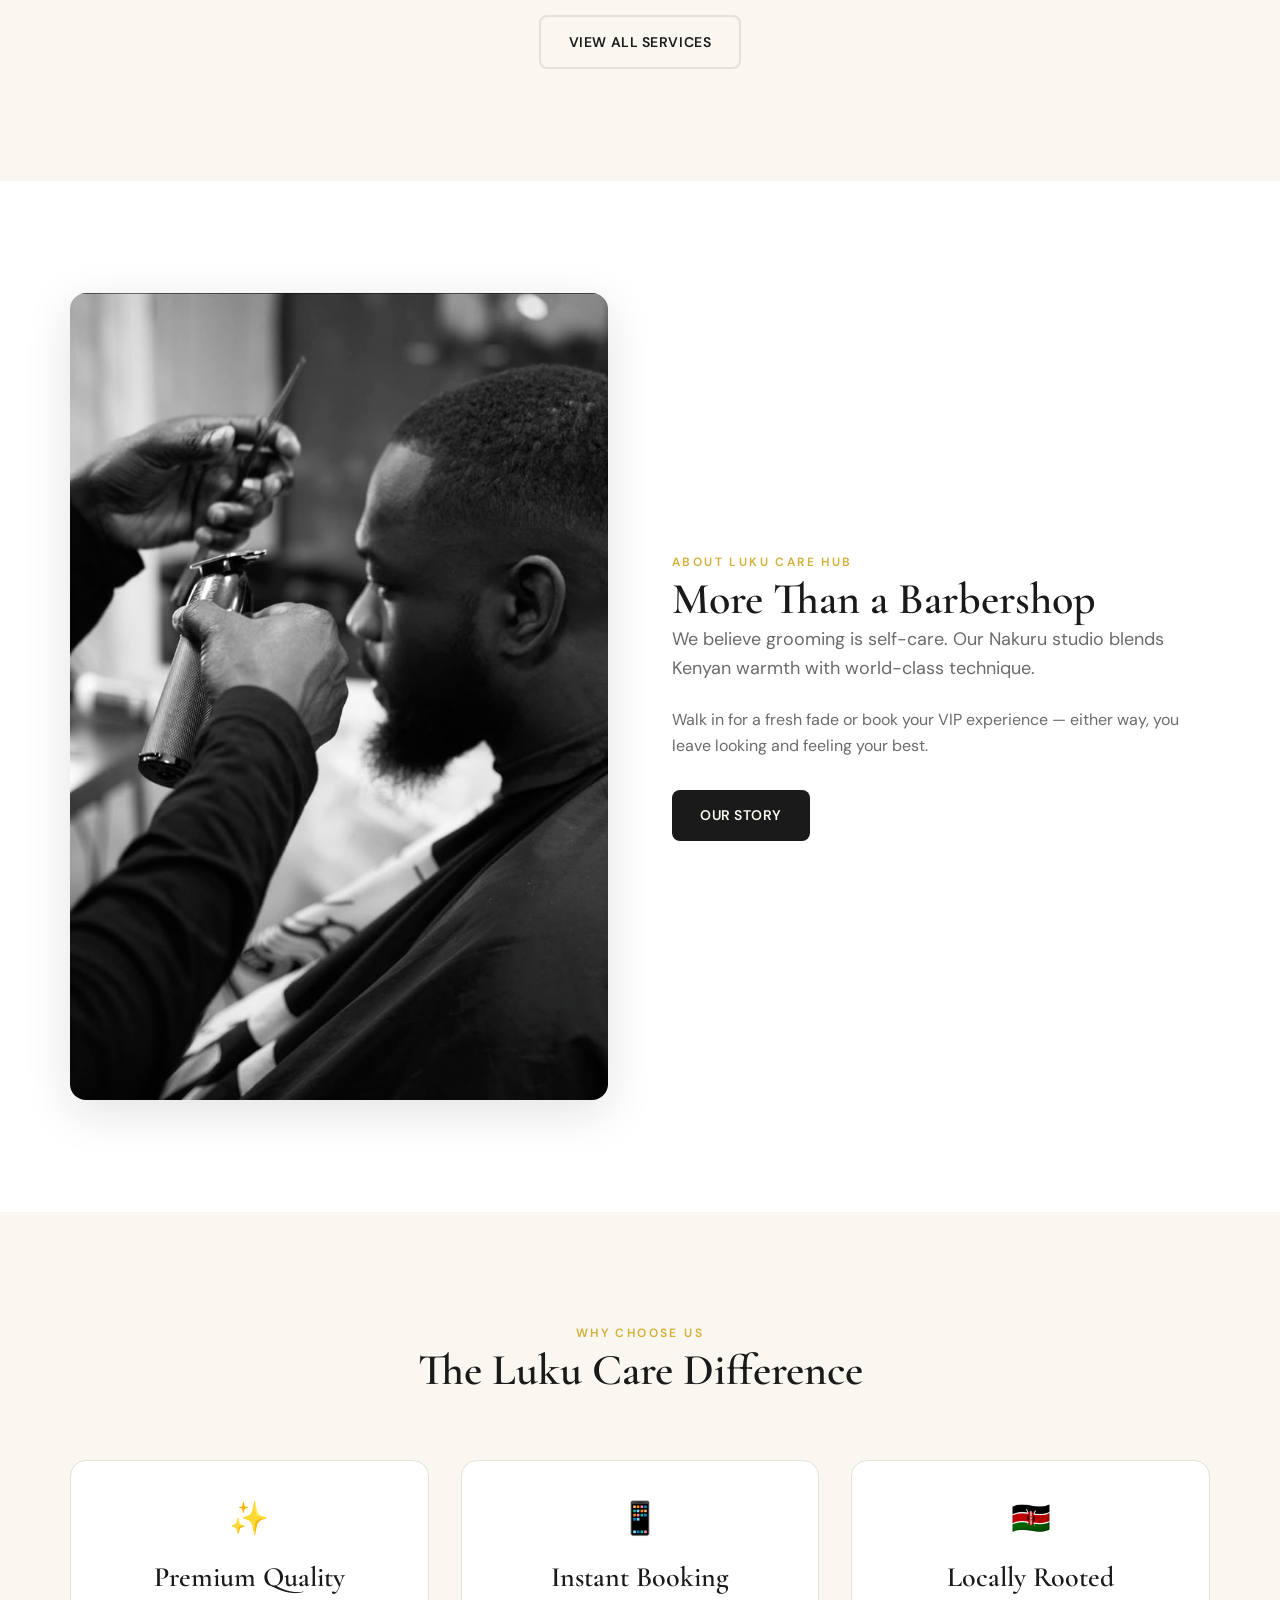
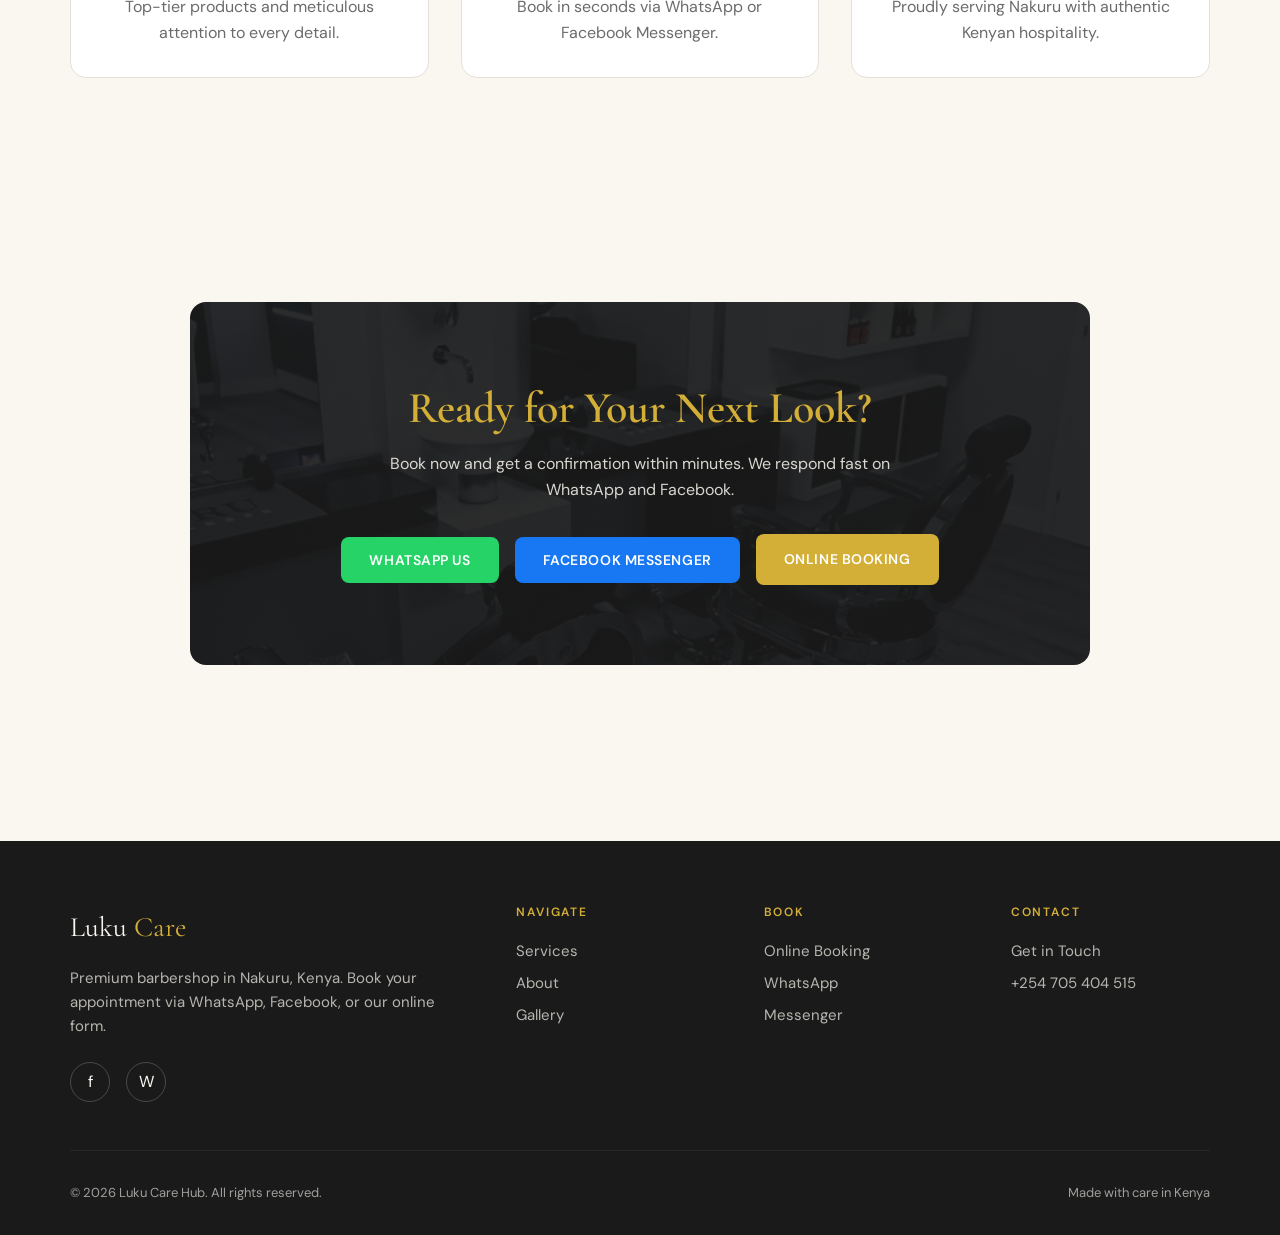
==== commit 5c9cadcb: "update: replace Facebook links with official profile URL (profile.php?id=100072087281374)" ====
--- a/index.html
+++ b/index.html
@@ -35,7 +35,7 @@
       <div class="hero-bg" role="img" aria-label="Barbershop interior"></div>
       <div class="container hero-content">
         <p class="eyebrow">Nakuru, Kenya</p>
-        <h1>Where <span>Style</span> Meets Care</h1>
+        <h1><span>Where Style Meets Care</span></h1>
         <p class="lead">Experience premium grooming at Luku Care Hub. Expert cuts, refined service, and effortless booking through WhatsApp or Facebook.</p>
         <div class="btn-group">
           <a href="booking.html" class="btn btn-primary">Book Appointment</a>
@@ -136,8 +136,8 @@
           <div class="footer-brand">Luku <span>Care</span></div>
           <p>Premium barbershop in Nakuru, Kenya. Book your appointment via WhatsApp, Facebook, or our online form.</p>
           <div class="social-links" style="margin-top: 1.5rem;">
-            <a href="#" data-facebook-page aria-label="Facebook">f</a>
-            <a href="#" data-whatsapp aria-label="WhatsApp">W</a>
+            <a href="https://www.facebook.com/profile.php?id=100072087281374" target="_blank" rel="noopener noreferrer" data-facebook-page aria-label="Facebook">f</a>
+            <a href="https://wa.me/254705404515?text=Hi%20Luku%20Care%20Hub!%20I%27d%20like%20to%20book%20an%20appointment" target="_blank" rel="noopener noreferrer" data-whatsapp aria-label="WhatsApp">W</a>
           </div>
         </div>
         <div>
@@ -152,8 +152,8 @@
           <h4>Book</h4>
           <div class="footer-links">
             <a href="booking.html">Online Booking</a>
-            <a href="#" data-whatsapp>WhatsApp</a>
-            <a href="#" data-facebook-messenger>Messenger</a>
+            <a href="https://wa.me/254705404515?text=Hi%20Luku%20Care%20Hub!%20I%27d%20like%20to%20book%20an%20appointment" data-whatsapp>WhatsApp</a>
+            <a href="https://www.facebook.com/profile.php?id=100072087281374" data-facebook-messenger>Messenger</a>
           </div>
         </div>
         <div>
@@ -171,7 +171,7 @@
     </div>
   </footer>
 
-  <a href="#" id="whatsapp-float" class="whatsapp-float" aria-label="Chat on WhatsApp" data-whatsapp>
+  <a href="https://wa.me/254705404515?text=Hi%20Luku%20Care%20Hub!%20I%27d%20like%20to%20book%20an%20appointment" target="_blank" rel="noopener noreferrer" id="whatsapp-float" class="whatsapp-float" aria-label="Chat on WhatsApp" data-whatsapp>
     <svg viewBox="0 0 24 24" fill="currentColor" aria-hidden="true"><path d="M17.472 14.382c-.297-.149-1.758-.867-2.03-.967-.273-.099-.471-.148-.67.15-.197.297-.767.966-.94 1.164-.173.199-.347.223-.644.075-.297-.15-1.255-.463-2.39-1.475-.883-.788-1.48-1.761-1.653-2.059-.173-.297-.018-.458.13-.606.134-.133.298-.347.446-.52.149-.174.198-.298.298-.497.099-.198.05-.371-.025-.52-.075-.149-.669-1.612-.916-2.207-.242-.579-.487-.5-.669-.51-.173-.008-.371-.01-.57-.01-.198 0-.52.074-.792.372-.272.297-1.04 1.016-1.04 2.479 0 1.462 1.065 2.875 1.213 3.074.149.198 2.096 3.2 5.077 4.487.709.306 1.262.489 1.694.625.712.227 1.36.195 1.871.118.571-.085 1.758-.719 2.006-1.413.248-.694.248-1.289.173-1.413-.074-.124-.272-.198-.57-.347m-5.421 7.403h-.004a9.87 9.87 0 01-5.031-1.378l-.361-.214-3.741.982.998-3.648-.235-.374a9.86 9.86 0 01-1.51-5.26c.001-5.45 4.436-9.884 9.888-9.884 2.64 0 5.122 1.03 6.988 2.898a9.825 9.825 0 012.893 6.994c-.003 5.45-4.435 9.884-9.885 9.884m8.413-18.297A11.815 11.815 0 0012.05 0C5.495 0 .16 5.335.157 11.892c0 2.096.547 4.142 1.588 5.945L.057 24l6.305-1.654a11.882 11.882 0 005.683 1.448h.005c6.554 0 11.89-5.335 11.893-11.893a11.821 11.821 0 00-3.48-8.413z"/></svg>
   </a>
 
--- a/css/styles.css
+++ b/css/styles.css
@@ -520,6 +520,12 @@
   object-position: center;
 }
 
+/* Hair dye - showcase the colored hair */
+.service-card[data-service-id="hair-dye"] .service-image img {
+  object-fit: cover;
+  object-position: top;
+}
+
 .service-card[data-service-id="fade"] .service-image,
 .service-card[data-service-id="beard"] .service-image,
 .service-card[data-service-id="kids"] .service-image {
